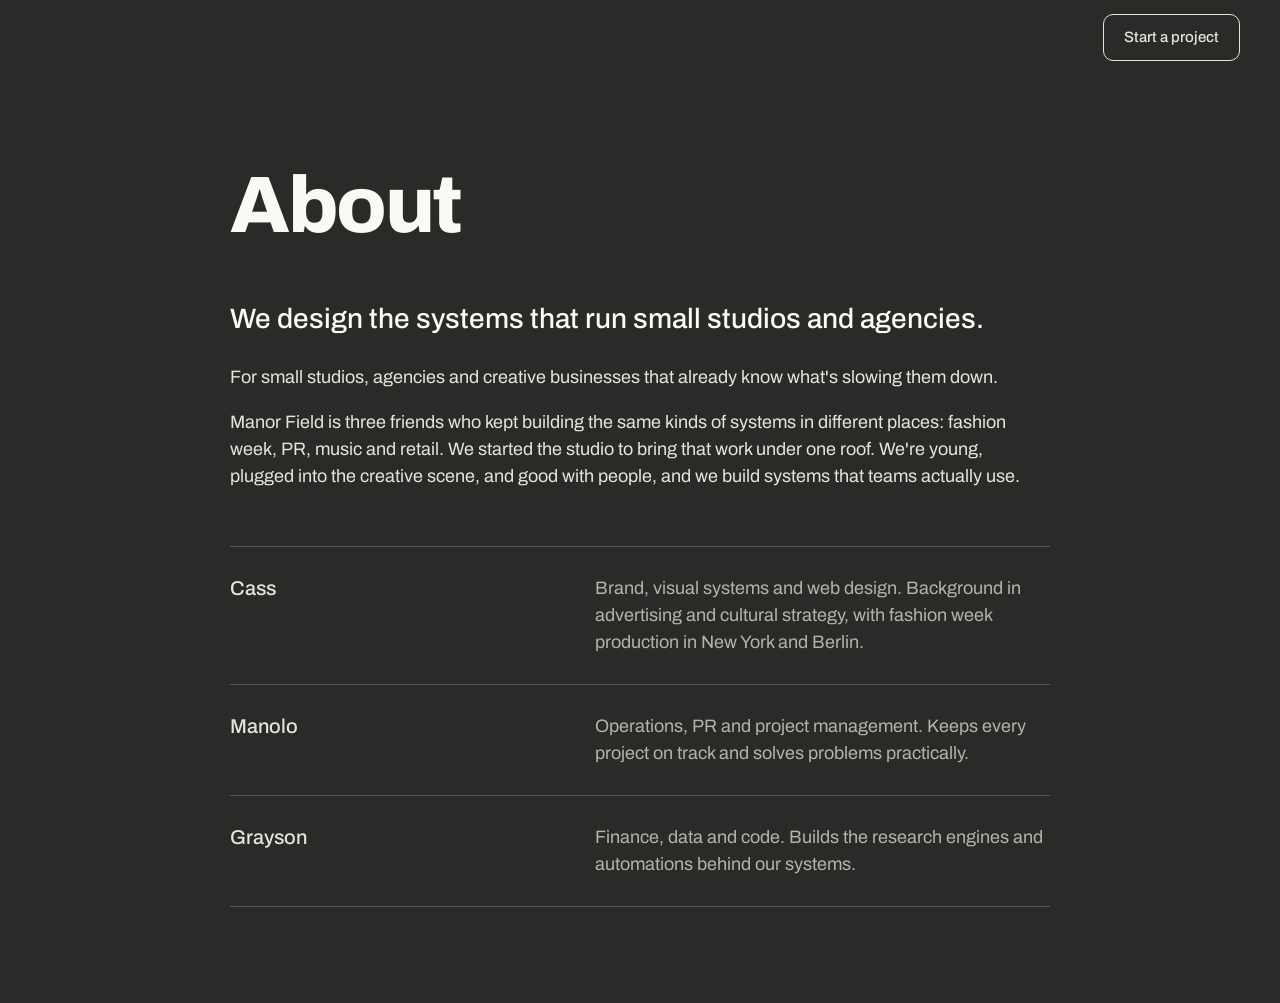
==== about.html @ afaeb9f2 "Resize the hero diagram and replace the top bar Keep the diagram on the page through its full swing." ====
<!doctype html>
<html lang="en">
<head>
  <meta charset="utf-8">
  <meta name="viewport" content="width=device-width, initial-scale=1">
  <title>About | Manor Field</title>
  <link rel="stylesheet" href="styles.css">
  <script src="script.js" defer></script>
</head>
<body>
  <header class="site-bar">
    <div class="menu">
      <button type="button" class="menu-toggle" aria-label="Menu" aria-expanded="false" aria-controls="site-menu"><span></span><span></span><span></span></button>
      <nav class="site-menu" id="site-menu" aria-label="Site" hidden>
        <a href="index.html">Home</a>
        <a href="services.html">Services</a>
        <a href="founder-experience.html">Founder Experience</a>
        <a href="process.html">Process</a>
        <a href="about.html" aria-current="page">About</a>
        <a href="contact.html">Contact</a>
      </nav>
    </div>
    <a class="box cta" href="contact.html">Start a project</a>
  </header>

  <main class="page">
    <h1>About</h1>
    <section class="intro">
      <p class="lead">We design the systems that run small studios and agencies.</p>
      <p>For small studios, agencies and creative businesses that already know what's slowing them down.</p>
      <p>Manor Field is three friends who kept building the same kinds of systems in different places: fashion week, PR, music and retail. We started the studio to bring that work under one roof. We're young, plugged into the creative scene, and good with people, and we build systems that teams actually use.</p>
    </section>
    <ul class="entries">
      <li class="entry">
        <h2>Cass</h2>
        <p>Brand, visual systems and web design. Background in advertising and cultural strategy, with fashion week production in New York and Berlin.</p>
      </li>
      <li class="entry">
        <h2>Manolo</h2>
        <p>Operations, PR and project management. Keeps every project on track and solves problems practically.</p>
      </li>
      <li class="entry">
        <h2>Grayson</h2>
        <p>Finance, data and code. Builds the research engines and automations behind our systems.</p>
      </li>
    </ul>
  </main>
</body>
</html>
---- styles.css ----
/* Manor Field stylesheet. Change the fonts, colors and spacing here. */

@import url("https://fonts.googleapis.com/css2?family=Archivo:wght@400;500;700;800&family=IBM+Plex+Mono:wght@400;500&display=swap");

:root {
  --font: "Archivo", "Helvetica Neue", Arial, sans-serif;
  --mono: "IBM Plex Mono", ui-monospace, monospace;
  --background: #2a2a29;
  --background-veil: 42, 42, 41; /* same color, used for the fade behind the headline */
  --headline: #fbf9f4;
  --text: #e6e3dc;
  --muted: #b5b2ab;
  --line: rgba(230, 227, 220, 0.24);
  --gutter: clamp(16px, 4vw, 40px);
  --flow-opacity: 0.62; /* how visible the home page drawing is */
}

* {
  box-sizing: border-box;
}

body {
  margin: 0;
  background: var(--background);
  color: var(--text);
  font-family: var(--font);
  font-size: 18px;
  line-height: 1.5;
  -webkit-font-smoothing: antialiased;
}

a {
  color: inherit;
}

:focus-visible {
  outline: 2px solid var(--headline);
  outline-offset: 3px;
}

/* Top bar */

.site-bar {
  position: sticky;
  top: 0;
  z-index: 10;
  display: flex;
  justify-content: space-between;
  align-items: center;
  gap: 16px;
  padding: 14px var(--gutter);
  background: var(--background);
}

/* Home page: fixed to the top, hidden until you've scrolled halfway. */
.site-bar[data-reveal] {
  position: fixed;
  right: 0;
  left: 0;
  transition: opacity 0.25s ease, transform 0.25s ease, visibility 0.25s;
}

.js .site-bar[data-reveal]:not(.is-visible) {
  visibility: hidden;
  opacity: 0;
  transform: translateY(-100%);
}

.menu {
  position: relative;
}

.menu-toggle {
  display: flex;
  flex-direction: column;
  justify-content: center;
  gap: 5px;
  width: 44px;
  height: 44px;
  padding: 0 10px;
  border: 0;
  background: none;
  cursor: pointer;
}

.menu-toggle span {
  display: block;
  height: 1.5px;
  background: var(--text);
  transition: transform 0.2s ease, opacity 0.2s ease;
}

.menu-toggle[aria-expanded="true"] span:nth-child(1) {
  transform: translateY(6.5px) rotate(45deg);
}

.menu-toggle[aria-expanded="true"] span:nth-child(2) {
  opacity: 0;
}

.menu-toggle[aria-expanded="true"] span:nth-child(3) {
  transform: translateY(-6.5px) rotate(-45deg);
}

.site-menu {
  position: absolute;
  top: calc(100% + 8px);
  left: 0;
  display: flex;
  flex-direction: column;
  min-width: 240px;
  padding: 10px;
  border: 1px solid var(--text);
  border-radius: 10px;
  background: var(--background);
}

.site-menu[hidden] {
  display: none;
}

.site-menu a {
  padding: 10px 12px;
  font-family: var(--mono);
  font-size: 12px;
  letter-spacing: 0.06em;
  text-decoration: none;
  text-transform: uppercase;
  text-underline-offset: 4px;
}

.site-menu a:hover,
.site-menu a[aria-current="page"] {
  text-decoration: underline;
}

/* The rectangle shared by the three offerings and "Start a project". */
.box {
  border: 1px solid var(--text);
  border-radius: 10px;
  background: var(--background);
  color: var(--text);
  font-family: var(--font);
  font-weight: 500;
  cursor: pointer;
  transition: box-shadow 0.2s ease;
}

.box:hover,
.box[aria-expanded="true"] {
  box-shadow: inset 0 0 0 1px var(--text);
}

.cta {
  padding: 11px 20px;
  font-size: 15px;
  text-decoration: none;
  white-space: nowrap;
}

/* Home */

#hero {
  position: relative;
  overflow: hidden;
}

#hero canvas {
  position: absolute;
  top: 0;
  left: 0;
  z-index: 0;
  opacity: var(--flow-opacity);
  pointer-events: none;
}

.home {
  position: relative;
  z-index: 1;
  text-align: center;
}

.mission {
  display: flex;
  align-items: center;
  justify-content: center;
  min-height: max(340px, calc(100vh - 280px));
  padding: 40px 16px;
}

.mission-text {
  position: relative;
  max-width: 100%;
}

/* The soft fade between the drawing and the headline. */
.mission-text::before {
  content: "";
  position: absolute;
  inset: -55% -7%;
  z-index: -1;
  background: radial-gradient(
    closest-side,
    rgba(var(--background-veil), 0.92) 48%,
    rgba(var(--background-veil), 0.68) 74%,
    rgba(var(--background-veil), 0) 100%
  );
}

.mission h1 {
  margin: 0;
  color: var(--headline);
  font-size: clamp(36px, 5.5vw, 100px);
  font-weight: 800;
  line-height: 1.02;
  letter-spacing: -0.03em;
}

.subheadline {
  max-width: 36em;
  margin: 14px auto 0;
  color: var(--muted);
  font-size: 16px;
  line-height: 1.45;
}

/* Keeps the three offerings side by side. */
.offering-row {
  display: grid;
  grid-template-columns: repeat(3, 1fr);
  gap: clamp(8px, 4vw, 72px);
  padding: 0 clamp(16px, 5vw, 80px) 28px;
}

.offering {
  padding: 24px 12px;
  font-size: clamp(13px, 1.5vw, 19px);
}

.offering-details {
  max-width: 40em;
  min-height: 170px;
  margin: 0 auto;
  padding: 8px 16px 0;
}

.offering-detail p {
  margin: 0;
  color: var(--muted);
  font-size: 16px;
}

.offering-detail .problem {
  margin-bottom: 8px;
  color: var(--text);
  font-size: 22px;
  font-weight: 500;
  line-height: 1.2;
}

.experience-teaser {
  max-width: 36em;
  margin: 24px auto 0;
  padding: 0 16px 72px;
  color: var(--muted);
  font-size: 16px;
}

.experience-teaser a {
  color: var(--text);
  text-underline-offset: 4px;
}

/* Inner pages */

.page {
  max-width: 900px;
  margin: 0 auto;
  padding: clamp(48px, 10vh, 112px) var(--gutter) 96px;
}

.page h1 {
  margin: 0 0 56px;
  color: var(--headline);
  font-size: clamp(40px, 7vw, 80px);
  font-weight: 800;
  line-height: 1.02;
  letter-spacing: -0.03em;
}

.intro {
  margin-bottom: 56px;
}

.intro .lead {
  color: var(--headline);
  font-size: 28px;
  font-weight: 500;
  line-height: 1.2;
}

.entries {
  margin: 0;
  padding: 0;
  list-style: none;
  border-bottom: 1px solid var(--line);
}

.entry {
  display: grid;
  grid-template-columns: 1fr 1.4fr;
  gap: 8px 40px;
  padding: 28px 0;
  border-top: 1px solid var(--line);
}

.entry h2 {
  margin: 0;
  font-size: 20px;
  font-weight: 500;
  line-height: 1.3;
}

.entry p {
  margin: 0;
  color: var(--muted);
}

.entry a {
  color: var(--text);
  text-underline-offset: 4px;
}

.entry .offered-as {
  margin-top: 12px;
  color: var(--text);
  font-family: var(--mono);
  font-size: 12px;
}

.small-print {
  margin: 24px 0 0;
  color: var(--muted);
  font-family: var(--mono);
  font-size: 12px;
}

@media (max-width: 640px) {
  .entry {
    grid-template-columns: 1fr;
  }
}
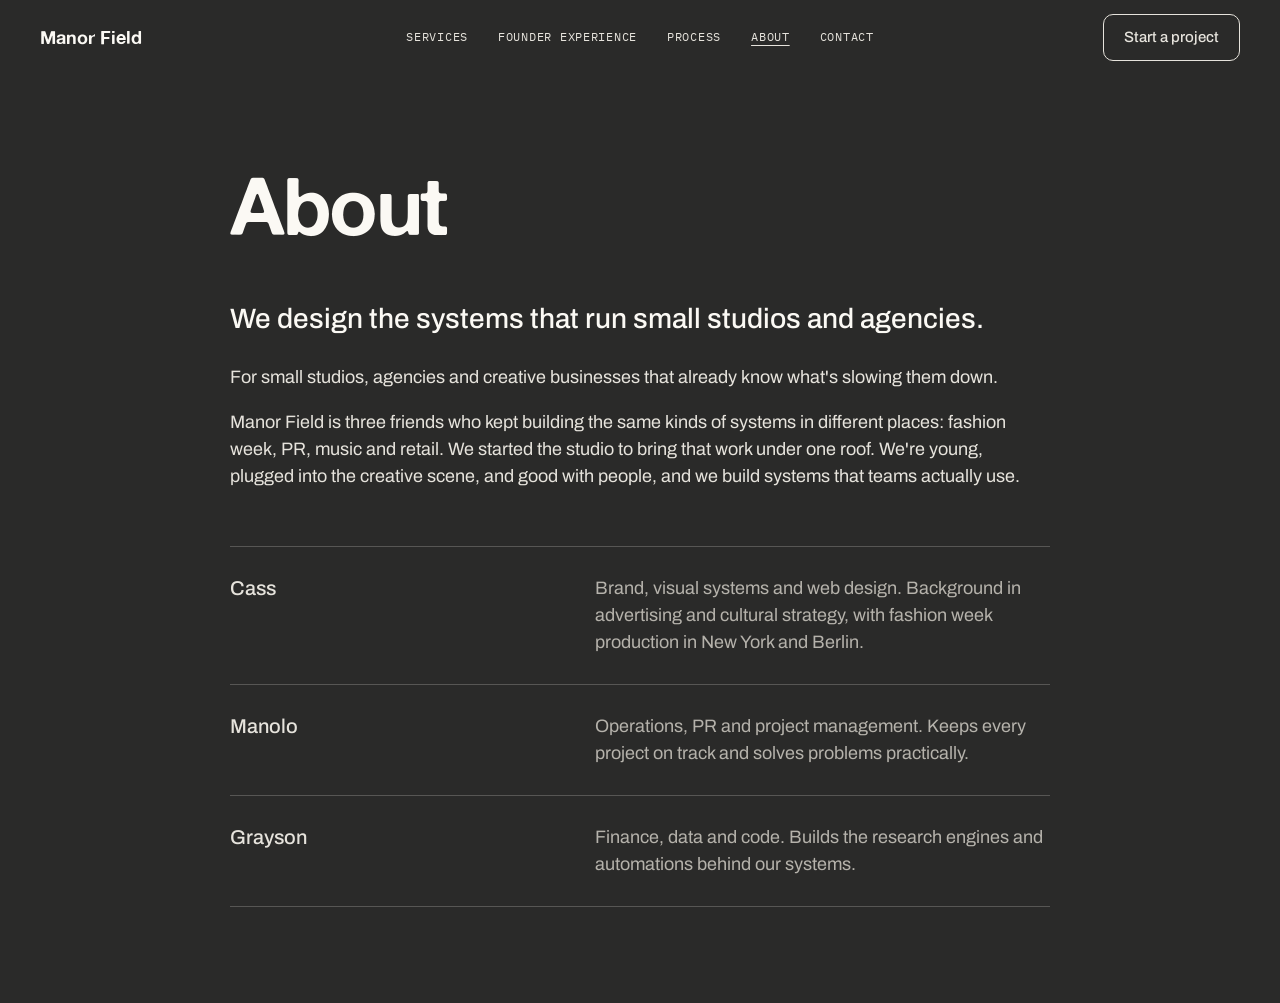
==== commit e1da7b0f: "Add Alte Haas Grotesk and rework the top bar Keep the name and Start a project always visible. Revea" ====
--- a/about.html
+++ b/about.html
@@ -5,14 +5,15 @@
   <meta name="viewport" content="width=device-width, initial-scale=1">
   <title>About | Manor Field</title>
   <link rel="stylesheet" href="styles.css">
+  <script>document.documentElement.classList.add("js")</script>
   <script src="script.js" defer></script>
 </head>
 <body>
   <header class="site-bar">
+    <a class="site-name" href="index.html">Manor Field</a>
     <div class="menu">
       <button type="button" class="menu-toggle" aria-label="Menu" aria-expanded="false" aria-controls="site-menu"><span></span><span></span><span></span></button>
       <nav class="site-menu" id="site-menu" aria-label="Site" hidden>
-        <a href="index.html">Home</a>
         <a href="services.html">Services</a>
         <a href="founder-experience.html">Founder Experience</a>
         <a href="process.html">Process</a>
--- a/styles.css
+++ b/styles.css
@@ -1,9 +1,18 @@
 /* Manor Field stylesheet. Change the fonts, colors and spacing here. */
 
-@import url("https://fonts.googleapis.com/css2?family=Archivo:wght@400;500;700;800&family=IBM+Plex+Mono:wght@400;500&display=swap");
+@import url("https://fonts.googleapis.com/css2?family=Archivo:wght@400;500&family=IBM+Plex+Mono:wght@400;500&display=swap");
+
+@font-face {
+  font-family: "Alte Haas Grotesk";
+  src: url("fonts/AlteHaasGroteskBold.ttf") format("truetype");
+  font-weight: 700;
+  font-style: normal;
+  font-display: swap;
+}
 
 :root {
   --font: "Archivo", "Helvetica Neue", Arial, sans-serif;
+  --font-bold: "Alte Haas Grotesk", "Helvetica Neue", Arial, sans-serif;
   --mono: "IBM Plex Mono", ui-monospace, monospace;
   --background: #2a2a29;
   --background-veil: 42, 42, 41; /* same color, used for the fade behind the headline */
@@ -12,7 +21,18 @@
   --muted: #b5b2ab;
   --line: rgba(230, 227, 220, 0.24);
   --gutter: clamp(16px, 4vw, 40px);
+  --offering-margin: clamp(16px, 5vw, 80px); /* left and right edges of the three offerings */
   --flow-opacity: 0.62; /* how visible the home page drawing is */
+  --screen-center: 50vh;
+  --row-offset: max(150px, 20vh); /* how far the three offerings sit below the screen's center */
+}
+
+/* Phones: use the height that doesn't jump as the browser bar hides. */
+@supports (height: 1svh) {
+  :root {
+    --screen-center: 50svh;
+    --row-offset: max(150px, 20svh);
+  }
 }
 
 * {
@@ -38,7 +58,7 @@
   outline-offset: 3px;
 }
 
-/* Top bar */
+/* Top bar: the name and button always show; the links wait for scrolling. */
 
 .site-bar {
   position: sticky;
@@ -52,22 +72,40 @@
   background: var(--background);
 }
 
-/* Home page: fixed to the top, hidden until you've scrolled halfway. */
-.site-bar[data-reveal] {
+/* Home page: floats over the drawing until the page is scrolled. */
+.site-bar-overlay {
   position: fixed;
   right: 0;
   left: 0;
+  background: transparent;
+  transition: background 0.25s ease;
+}
+
+.site-bar-overlay.is-scrolled {
+  background: var(--background);
+}
+
+.site-name {
+  color: var(--headline);
+  font-family: var(--font-bold);
+  font-size: 18px;
+  font-weight: 700;
+  text-decoration: none;
+  white-space: nowrap;
+}
+
+/* Phones and tablets: a hamburger under "Start a project". */
+.menu {
+  position: absolute;
+  top: calc(100% - 6px);
+  right: var(--gutter);
   transition: opacity 0.25s ease, transform 0.25s ease, visibility 0.25s;
 }
 
-.js .site-bar[data-reveal]:not(.is-visible) {
+.js .site-bar:not(.is-revealed) .menu {
   visibility: hidden;
   opacity: 0;
-  transform: translateY(-100%);
-}
-
-.menu {
-  position: relative;
+  transform: translateY(-8px);
 }
 
 .menu-toggle {
@@ -77,9 +115,11 @@
   gap: 5px;
   width: 44px;
   height: 44px;
+  margin-left: auto;
   padding: 0 10px;
   border: 0;
-  background: none;
+  border-radius: 10px;
+  background: var(--background);
   cursor: pointer;
 }
 
@@ -105,7 +145,7 @@
 .site-menu {
   position: absolute;
   top: calc(100% + 8px);
-  left: 0;
+  right: 0;
   display: flex;
   flex-direction: column;
   min-width: 240px;
@@ -134,6 +174,42 @@
   text-decoration: underline;
 }
 
+/* Web: the links sit in a row between the name and the button. */
+@media (min-width: 860px) {
+  .site-bar {
+    display: grid;
+    grid-template-columns: 1fr auto 1fr;
+  }
+
+  .site-name {
+    justify-self: start;
+  }
+
+  .cta {
+    justify-self: end;
+  }
+
+  .menu {
+    position: static;
+  }
+
+  .menu-toggle {
+    display: none;
+  }
+
+  .site-menu,
+  .site-menu[hidden] {
+    position: static;
+    display: flex;
+    flex-direction: row;
+    gap: 6px;
+    min-width: 0;
+    padding: 0;
+    border: 0;
+    background: none;
+  }
+}
+
 /* The rectangle shared by the three offerings and "Start a project". */
 .box {
   border: 1px solid var(--text);
@@ -181,23 +257,24 @@
 }
 
 .mission {
-  display: flex;
-  align-items: center;
-  justify-content: center;
-  min-height: max(340px, calc(100vh - 280px));
-  padding: 40px 16px;
-}
-
+  position: relative;
+  height: calc(var(--screen-center) + var(--row-offset));
+}
+
+/* The headline's middle sits exactly at the center of the screen. */
 .mission-text {
-  position: relative;
-  max-width: 100%;
+  position: absolute;
+  top: var(--screen-center);
+  left: 50%;
+  width: calc(100% - 2 * var(--offering-margin));
+  transform: translate(-50%, -50%);
 }
 
 /* The soft fade between the drawing and the headline. */
 .mission-text::before {
   content: "";
   position: absolute;
-  inset: -55% -7%;
+  inset: -55% -7% -150%;
   z-index: -1;
   background: radial-gradient(
     closest-side,
@@ -208,10 +285,12 @@
 }
 
 .mission h1 {
+  font-family: var(--font-bold);
   margin: 0;
   color: var(--headline);
-  font-size: clamp(36px, 5.5vw, 100px);
-  font-weight: 800;
+  /* Sized so the single line stops inside the offerings' left and right edges. */
+  font-size: clamp(34px, calc((100vw - 2 * var(--offering-margin)) / 18.5), 96px);
+  font-weight: 700;
   line-height: 1.02;
   letter-spacing: -0.03em;
 }
@@ -224,12 +303,25 @@
   line-height: 1.45;
 }
 
+.subheadline-wide {
+  position: absolute;
+  top: 100%;
+  right: 0;
+  left: 0;
+}
+
+.subheadline-phone {
+  display: none;
+  margin: 0 auto 28px;
+  padding: 0 var(--offering-margin);
+}
+
 /* Keeps the three offerings side by side. */
 .offering-row {
   display: grid;
   grid-template-columns: repeat(3, 1fr);
   gap: clamp(8px, 4vw, 72px);
-  padding: 0 clamp(16px, 5vw, 80px) 28px;
+  padding: 0 var(--offering-margin) 28px;
 }
 
 .offering {
@@ -280,10 +372,11 @@
 }
 
 .page h1 {
+  font-family: var(--font-bold);
   margin: 0 0 56px;
   color: var(--headline);
   font-size: clamp(40px, 7vw, 80px);
-  font-weight: 800;
+  font-weight: 700;
   line-height: 1.02;
   letter-spacing: -0.03em;
 }
@@ -346,6 +439,18 @@
 }
 
 @media (max-width: 640px) {
+  .mission-text::before {
+    inset: -55% -7%;
+  }
+
+  .subheadline-wide {
+    display: none;
+  }
+
+  .subheadline-phone {
+    display: block;
+  }
+
   .entry {
     grid-template-columns: 1fr;
   }
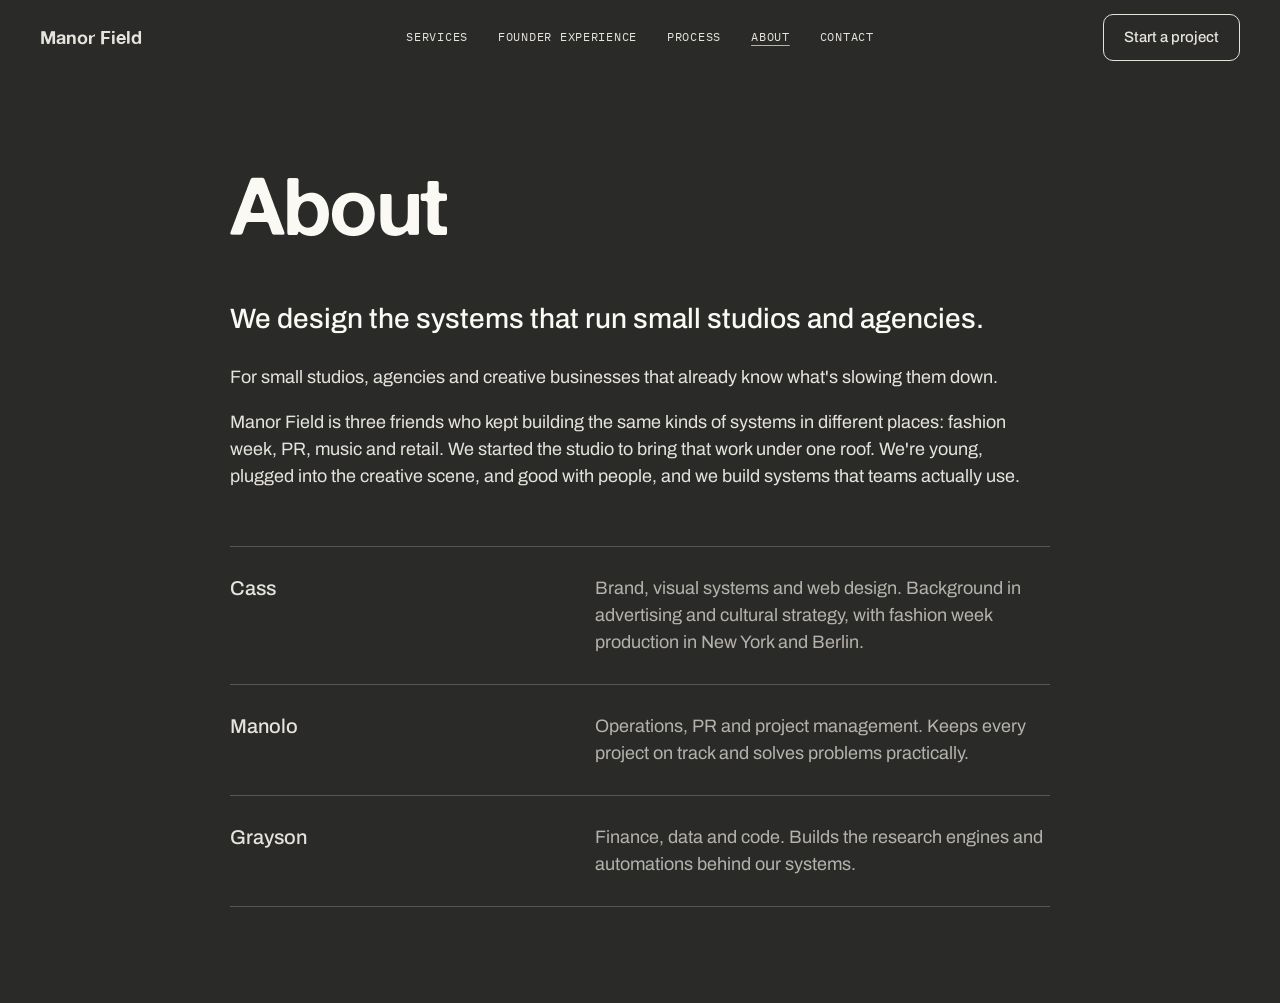
==== commit 8be8d02e: "Refresh the copy, colors and hero details New Home copy with offering lists and the two beliefs, blu" ====
--- a/about.html
+++ b/about.html
@@ -10,7 +10,7 @@
 </head>
 <body>
   <header class="site-bar">
-    <a class="site-name" href="index.html">Manor Field</a>
+    <a class="site-name" href="index.html"><span class="name-manor">Manor</span> <span class="name-field">Field</span></a>
     <div class="menu">
       <button type="button" class="menu-toggle" aria-label="Menu" aria-expanded="false" aria-controls="site-menu"><span></span><span></span><span></span></button>
       <nav class="site-menu" id="site-menu" aria-label="Site" hidden>
--- a/styles.css
+++ b/styles.css
@@ -1,6 +1,6 @@
 /* Manor Field stylesheet. Change the fonts, colors and spacing here. */
 
-@import url("https://fonts.googleapis.com/css2?family=Archivo:wght@400;500&family=IBM+Plex+Mono:wght@400;500&display=swap");
+@import url("https://fonts.googleapis.com/css2?family=Archivo:ital,wght@0,400;0,500;1,400;1,500&family=IBM+Plex+Mono:wght@400;500&display=swap");
 
 @font-face {
   font-family: "Alte Haas Grotesk";
@@ -19,9 +19,18 @@
   --headline: #fbf9f4;
   --text: #e6e3dc;
   --muted: #b5b2ab;
+  --chalk-muted: #55534d; /* softer text on chalk backgrounds */
+  --accent-blue: #8ab3d3; /* highlights for information moving: packets, the selected offering */
+  --bar-background: #2a2a29; /* the top bar, the same charcoal as the page */
+  --bar-text: #e6e3dc;
+  --accent-green: #9bc598; /* highlights for things you can click: link underlines, button hover */
   --line: rgba(230, 227, 220, 0.24);
   --gutter: clamp(16px, 4vw, 40px);
   --offering-margin: clamp(16px, 5vw, 80px); /* left and right edges of the three offerings */
+  --link-length: 72px; /* the space for the lines between the offerings and their panels */
+  --strip-width: clamp(22px, 4vw, 52px); /* the skinny panels */
+  --panel-gap: clamp(8px, 1vw, 14px);
+  --panel-padding: clamp(18px, 4vw, 48px);
   --flow-opacity: 0.62; /* how visible the home page drawing is */
   --screen-center: 50vh;
   --row-offset: max(150px, 20vh); /* how far the three offerings sit below the screen's center */
@@ -69,10 +78,11 @@
   align-items: center;
   gap: 16px;
   padding: 14px var(--gutter);
-  background: var(--background);
-}
-
-/* Home page: floats over the drawing until the page is scrolled. */
+  background: var(--bar-background);
+  color: var(--bar-text);
+}
+
+/* Home page: see-through over the drawing until the page is scrolled. */
 .site-bar-overlay {
   position: fixed;
   right: 0;
@@ -82,11 +92,16 @@
 }
 
 .site-bar-overlay.is-scrolled {
-  background: var(--background);
+  background: var(--bar-background);
+}
+
+.site-bar > a:focus-visible,
+.site-bar .site-menu a:focus-visible {
+  outline-color: var(--bar-text);
 }
 
 .site-name {
-  color: var(--headline);
+  color: var(--bar-text);
   font-family: var(--font-bold);
   font-size: 18px;
   font-weight: 700;
@@ -97,6 +112,7 @@
 /* Phones and tablets: a hamburger under "Start a project". */
 .menu {
   position: absolute;
+  z-index: 1;
   top: calc(100% - 6px);
   right: var(--gutter);
   transition: opacity 0.25s ease, transform 0.25s ease, visibility 0.25s;
@@ -161,6 +177,7 @@
 
 .site-menu a {
   padding: 10px 12px;
+  color: var(--text);
   font-family: var(--mono);
   font-size: 12px;
   letter-spacing: 0.06em;
@@ -172,6 +189,7 @@
 .site-menu a:hover,
 .site-menu a[aria-current="page"] {
   text-decoration: underline;
+  text-decoration-color: var(--accent-green);
 }
 
 /* Web: the links sit in a row between the name and the button. */
@@ -208,6 +226,10 @@
     border: 0;
     background: none;
   }
+
+  .site-menu a {
+    color: var(--bar-text);
+  }
 }
 
 /* The rectangle shared by the three offerings and "Start a project". */
@@ -227,6 +249,18 @@
   box-shadow: inset 0 0 0 1px var(--text);
 }
 
+/* "Start a project" takes the bar's text color. */
+.site-bar .cta {
+  border-color: var(--bar-text);
+  background: transparent;
+  color: var(--bar-text);
+}
+
+.site-bar .cta:hover {
+  border-color: var(--accent-green);
+  box-shadow: inset 0 0 0 1px var(--accent-green);
+}
+
 .cta {
   padding: 11px 20px;
   font-size: 15px;
@@ -287,9 +321,9 @@
 .mission h1 {
   font-family: var(--font-bold);
   margin: 0;
-  color: var(--headline);
+  color: var(--text); /* same chalk white as the top bar */
   /* Sized so the single line stops inside the offerings' left and right edges. */
-  font-size: clamp(34px, calc((100vw - 2 * var(--offering-margin)) / 18.5), 96px);
+  font-size: clamp(30px, calc((100vw - 2 * var(--offering-margin)) / 23), 84px);
   font-weight: 700;
   line-height: 1.02;
   letter-spacing: -0.03em;
@@ -312,34 +346,161 @@
 
 .subheadline-phone {
   display: none;
-  margin: 0 auto 28px;
-  padding: 0 var(--offering-margin);
 }
 
 /* Keeps the three offerings side by side. */
 .offering-row {
+  position: relative;
   display: grid;
   grid-template-columns: repeat(3, 1fr);
   gap: clamp(8px, 4vw, 72px);
-  padding: 0 var(--offering-margin) 28px;
+  padding: 0 var(--offering-margin) var(--link-length);
 }
 
 .offering {
+  position: relative;
   padding: 24px 12px;
   font-size: clamp(13px, 1.5vw, 19px);
-}
-
+  transition: box-shadow 0.25s ease, background 0.25s ease, color 0.25s ease;
+}
+
+/* The selected offering: filled chalk white with charcoal text, your bold font and a soft glow. */
+.offering[aria-expanded="true"] {
+  background: var(--text);
+  color: var(--background);
+  font-family: var(--font-bold);
+  font-weight: 700;
+  box-shadow: inset 0 0 0 1px var(--text), 0 0 22px rgba(138, 179, 211, 0.45);
+}
+
+/* The lines from the offerings down to their panels; script.js draws them. */
+.offering-links {
+  position: absolute;
+  bottom: 0;
+  left: 0;
+  width: 100%;
+  height: var(--link-length);
+  overflow: visible;
+  pointer-events: none;
+}
+
+.offering-links path {
+  fill: none;
+  stroke: var(--text);
+  stroke-width: 1;
+  opacity: 0.55;
+  transition: opacity 0.25s ease;
+}
+
+.offering-links path.is-active {
+  stroke: var(--accent-blue);
+  opacity: 1;
+}
+
+/* Three panels side by side: the selected one is wide, the others are strips. */
 .offering-details {
-  max-width: 40em;
-  min-height: 170px;
-  margin: 0 auto;
-  padding: 8px 16px 0;
+  display: flex;
+  gap: var(--panel-gap);
+  margin: 0 var(--offering-margin);
+  container-type: inline-size;
+}
+
+.offering-detail {
+  flex: 1 1 0;
+  text-align: left;
+  min-width: 0;
+  overflow: hidden;
+  padding: 26px var(--panel-padding);
+  border: 1px solid var(--text);
+  border-radius: 10px;
+  background: var(--background);
+  transition: flex-grow 0.4s ease, flex-basis 0.4s ease, padding 0.4s ease, background 0.25s ease;
+}
+
+/* The open panel is filled like the selected offering. */
+.offering-detail:not([hidden]) {
+  background: var(--text);
+}
+
+.offering-detail:not([hidden]) .problem {
+  color: var(--background);
+}
+
+.offering-detail:not([hidden]) p:not(.problem),
+.offering-detail:not([hidden]) li {
+  color: var(--chalk-muted);
+}
+
+/* The six things under each offering, in three columns on wide screens. */
+.offering-list {
+  display: grid;
+  grid-template-columns: repeat(3, minmax(0, 1fr));
+  gap: 8px 28px;
+  margin: 16px 0 0;
+  padding: 0;
+  list-style: none;
+  font-size: 16px;
+}
+
+.offering-list li {
+  position: relative;
+  padding-left: 16px;
+}
+
+.offering-list li::before {
+  content: "";
+  position: absolute;
+  top: 0.75em;
+  left: 0;
+  width: 8px;
+  height: 1px;
+  background: currentColor;
+}
+
+@media (max-width: 900px) {
+  .offering-list {
+    grid-template-columns: repeat(2, minmax(0, 1fr));
+  }
+}
+
+@media (max-width: 640px) {
+  .offering-list {
+    grid-template-columns: 1fr;
+  }
+}
+
+.offering-detail[hidden] {
+  display: block;
+  flex: 0 0 var(--strip-width);
+  padding-right: 0;
+  padding-left: 0;
+  cursor: pointer;
+}
+
+.offering-detail[hidden] > * {
+  visibility: hidden;
+}
+
+/* A fixed text width keeps the panels the same height for all three. */
+.offering-detail > * {
+  width: calc(100cqw - 2 * var(--strip-width) - 2 * var(--panel-gap) - 2 * var(--panel-padding) - 2px);
+}
+
+@media (prefers-reduced-motion: reduce) {
+  .offering-detail {
+    transition: none;
+  }
 }
 
 .offering-detail p {
   margin: 0;
   color: var(--muted);
   font-size: 16px;
+}
+
+/* The problem lines are quotes in a client's voice. */
+.problem {
+  font-style: italic;
 }
 
 .offering-detail .problem {
@@ -350,16 +511,58 @@
   line-height: 1.2;
 }
 
+/* Everything after the panels sits on chalk, left-aligned with the panels. */
+.home-closing {
+  margin-top: 56px;
+  padding: 48px var(--offering-margin) 72px;
+  background: var(--text);
+  color: var(--background);
+  text-align: left;
+}
+
+.home-closing p {
+  max-width: 40em;
+  margin: 0;
+  font-size: 16px;
+}
+
+.home-closing .subheadline-phone {
+  margin-bottom: 16px;
+  color: var(--background);
+}
+
+.beliefs-intro {
+  font-size: 20px;
+  font-weight: 500;
+}
+
+.home-closing .beliefs {
+  max-width: 40em;
+  margin: 14px 0 0;
+  padding-left: 1.4em;
+  font-size: 16px;
+}
+
+.home-closing .beliefs li + li {
+  margin-top: 8px;
+}
+
+.home-closing .beliefs li::marker {
+  font-family: var(--mono);
+  font-size: 13px;
+}
+
+.home-closing .experience-teaser {
+  margin-top: 36px;
+}
+
 .experience-teaser {
-  max-width: 36em;
-  margin: 24px auto 0;
-  padding: 0 16px 72px;
-  color: var(--muted);
-  font-size: 16px;
+  color: var(--chalk-muted);
 }
 
 .experience-teaser a {
-  color: var(--text);
+  color: var(--background);
+  text-decoration-color: var(--accent-green);
   text-underline-offset: 4px;
 }
 
@@ -421,12 +624,23 @@
 
 .entry a {
   color: var(--text);
+  text-decoration-color: var(--accent-green);
   text-underline-offset: 4px;
+}
+
+.entry .offering-list {
+  color: var(--muted);
+}
+
+@media (min-width: 641px) {
+  .entry .offering-list {
+    grid-template-columns: repeat(2, minmax(0, 1fr));
+  }
 }
 
 .entry .offered-as {
   margin-top: 12px;
-  color: var(--text);
+  color: var(--accent-green);
   font-family: var(--mono);
   font-size: 12px;
 }
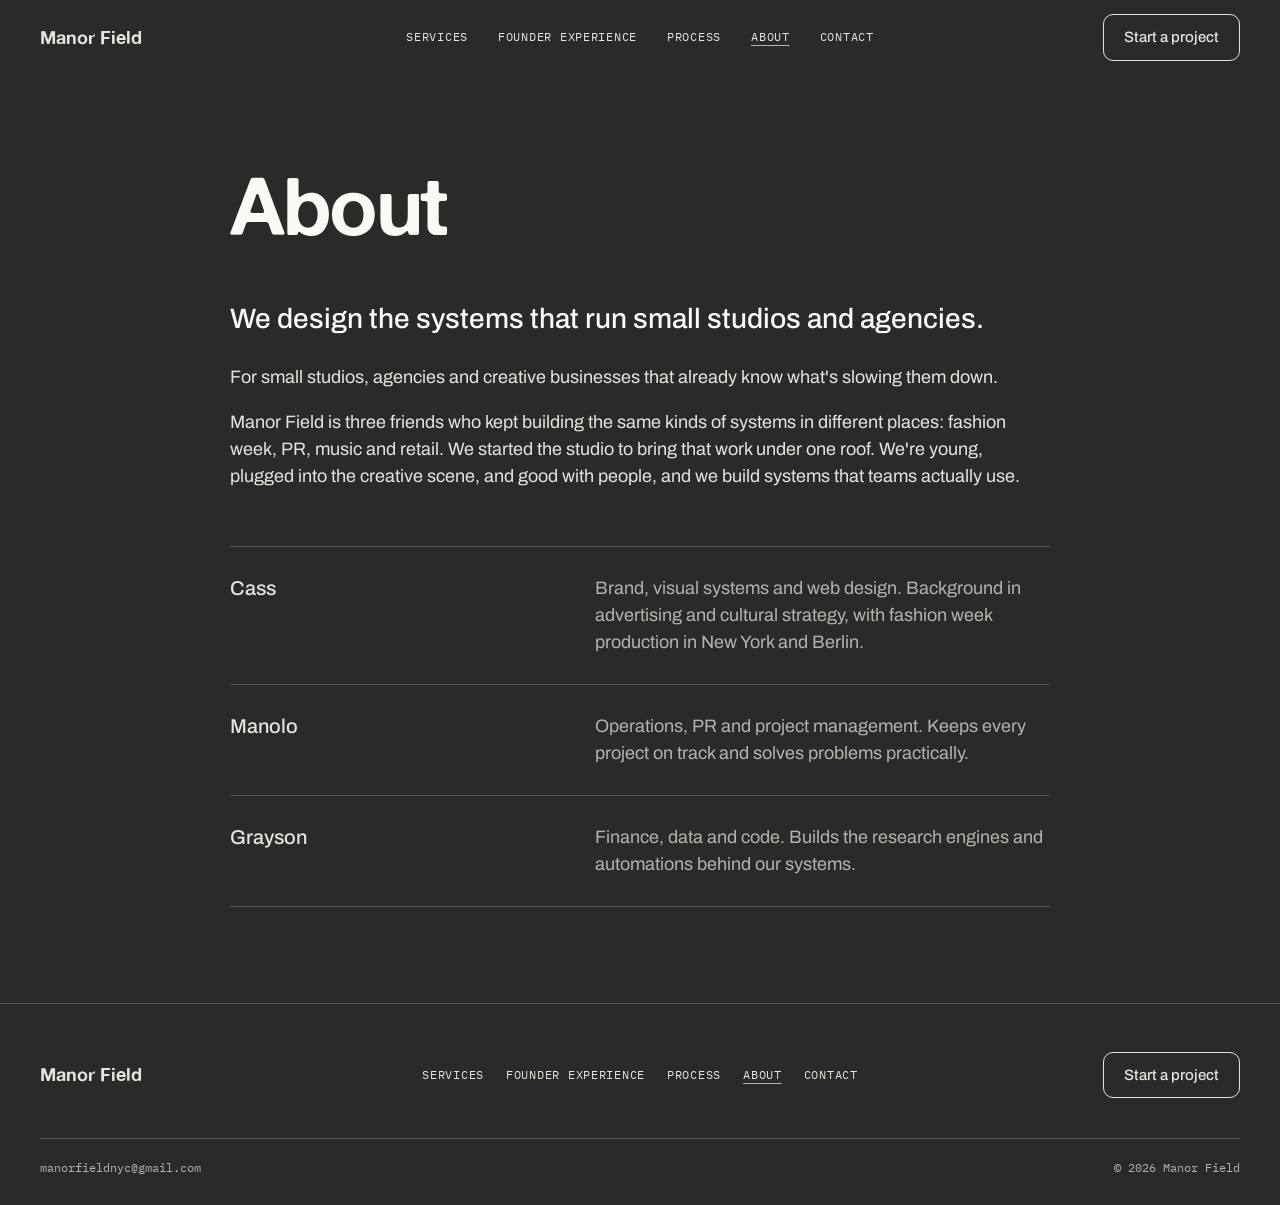
==== commit 386fb0e6: "Add a site footer and update the email Add a footer with the top bar's items and contact details to " ====
--- a/about.html
+++ b/about.html
@@ -46,5 +46,22 @@
       </li>
     </ul>
   </main>
+  <footer class="site-footer">
+    <div class="footer-top">
+      <a class="site-name" href="index.html"><span class="name-manor">Manor</span> <span class="name-field">Field</span></a>
+      <nav class="footer-nav" aria-label="Footer">
+        <a href="services.html">Services</a>
+        <a href="founder-experience.html">Founder Experience</a>
+        <a href="process.html">Process</a>
+        <a href="about.html" aria-current="page">About</a>
+        <a href="contact.html">Contact</a>
+      </nav>
+      <a class="box cta" href="contact.html">Start a project</a>
+    </div>
+    <div class="footer-bottom">
+      <a href="mailto:manorfieldnyc@gmail.com">manorfieldnyc@gmail.com</a>
+      <span class="footer-copyright">© 2026 Manor Field</span>
+    </div>
+  </footer>
 </body>
 </html>
--- a/styles.css
+++ b/styles.css
@@ -1,6 +1,6 @@
 /* Manor Field stylesheet. Change the fonts, colors and spacing here. */
 
-@import url("https://fonts.googleapis.com/css2?family=Archivo:ital,wght@0,400;0,500;1,400;1,500&family=IBM+Plex+Mono:wght@400;500&display=swap");
+@import url("https://fonts.googleapis.com/css2?family=Archivo:wght@400;500&family=IBM+Plex+Mono:wght@400;500&display=swap");
 
 @font-face {
   font-family: "Alte Haas Grotesk";
@@ -337,15 +337,19 @@
   line-height: 1.45;
 }
 
+/* Web: the subheadline stays on a single line under the headline. */
+@media (min-width: 900px) {
+  .subheadline-wide {
+    max-width: none;
+    white-space: nowrap;
+  }
+}
+
 .subheadline-wide {
   position: absolute;
   top: 100%;
   right: 0;
   left: 0;
-}
-
-.subheadline-phone {
-  display: none;
 }
 
 /* Keeps the three offerings side by side. */
@@ -423,7 +427,7 @@
 }
 
 .offering-detail:not([hidden]) .problem {
-  color: var(--background);
+  color: #8a877f; /* a quiet grey on chalk */
 }
 
 .offering-detail:not([hidden]) p:not(.problem),
@@ -435,26 +439,19 @@
 .offering-list {
   display: grid;
   grid-template-columns: repeat(3, minmax(0, 1fr));
-  gap: 8px 28px;
-  margin: 16px 0 0;
+  gap: 10px;
+  margin: 18px 0 0;
   padding: 0;
   list-style: none;
   font-size: 16px;
 }
 
+/* Each item sits in its own small outlined box, like the offerings above. */
 .offering-list li {
-  position: relative;
-  padding-left: 16px;
-}
-
-.offering-list li::before {
-  content: "";
-  position: absolute;
-  top: 0.75em;
-  left: 0;
-  width: 8px;
-  height: 1px;
-  background: currentColor;
+  padding: 9px 14px;
+  border: 1px solid currentColor;
+  border-radius: 8px;
+  line-height: 1.35;
 }
 
 @media (max-width: 900px) {
@@ -498,24 +495,19 @@
   font-size: 16px;
 }
 
-/* The problem lines are quotes in a client's voice. */
-.problem {
-  font-style: italic;
-}
-
 .offering-detail .problem {
-  margin-bottom: 8px;
+  margin-bottom: 4px;
   color: var(--text);
-  font-size: 22px;
-  font-weight: 500;
-  line-height: 1.2;
+  font-size: 15px;
+  font-weight: 400;
+  line-height: 1.4;
 }
 
 /* Everything after the panels sits on chalk, left-aligned with the panels. */
 .home-closing {
-  margin-top: 56px;
-  padding: 48px var(--offering-margin) 72px;
-  background: var(--text);
+  position: relative;
+  margin-top: 0;
+  padding: 32px var(--offering-margin) 72px;
   color: var(--background);
   text-align: left;
 }
@@ -526,9 +518,45 @@
   font-size: 16px;
 }
 
-.home-closing .subheadline-phone {
-  margin-bottom: 16px;
-  color: var(--background);
+/* The beliefs sit in a box whose sides, halfway down, curve outward and run
+   to the edges of the screen. script.js draws that outline. */
+.beliefs-card {
+  position: relative;
+  z-index: 1;
+  padding: 28px clamp(18px, 3vw, 36px) 32px;
+}
+
+.beliefs-outline {
+  position: absolute;
+  top: 0;
+  left: 0;
+  width: 100%;
+  height: 100%;
+  overflow: visible;
+  pointer-events: none;
+}
+
+.beliefs-outline .beliefs-fill {
+  fill: var(--text);
+}
+
+.beliefs-outline .beliefs-line {
+  fill: none;
+  stroke: var(--chalk-muted);
+  stroke-width: 1;
+}
+
+/* The selected offering's line, carried on down to the beliefs box. */
+.beliefs-outline .beliefs-link {
+  fill: none;
+  stroke: var(--accent-blue);
+  stroke-width: 1;
+}
+
+/* Text sits above the chalk shape. */
+.home-closing > :not(svg) {
+  position: relative;
+  z-index: 1;
 }
 
 .beliefs-intro {
@@ -537,7 +565,7 @@
 }
 
 .home-closing .beliefs {
-  max-width: 40em;
+  max-width: none; /* the beliefs run the full width of their box */
   margin: 14px 0 0;
   padding-left: 1.4em;
   font-size: 16px;
@@ -628,6 +656,12 @@
   text-underline-offset: 4px;
 }
 
+/* Services page: the quote sits quietly above its list. */
+.entry .problem {
+  color: #85827b;
+  font-size: 15px;
+}
+
 .entry .offering-list {
   color: var(--muted);
 }
@@ -661,11 +695,91 @@
     display: none;
   }
 
-  .subheadline-phone {
-    display: block;
-  }
-
   .entry {
     grid-template-columns: 1fr;
   }
 }
+
+/* Footer: the same items as the top bar, then contact details. */
+
+.site-footer {
+  padding: 48px var(--gutter) 28px;
+  border-top: 1px solid var(--line);
+}
+
+.footer-top {
+  display: flex;
+  flex-wrap: wrap;
+  justify-content: space-between;
+  align-items: center;
+  gap: 20px 24px;
+}
+
+.footer-nav {
+  display: flex;
+  flex-wrap: wrap;
+  gap: 6px 22px;
+  font-family: var(--mono);
+  font-size: 12px;
+  letter-spacing: 0.06em;
+  text-transform: uppercase;
+}
+
+.footer-nav a,
+.footer-bottom a {
+  text-decoration: none;
+  text-underline-offset: 4px;
+}
+
+.footer-nav a:hover,
+.footer-nav a[aria-current="page"],
+.footer-bottom a:hover {
+  text-decoration: underline;
+  text-decoration-color: var(--accent-green);
+}
+
+.site-footer .cta {
+  font-size: 15px;
+}
+
+.footer-bottom {
+  display: flex;
+  flex-wrap: wrap;
+  gap: 8px 24px;
+  margin-top: 40px;
+  padding-top: 20px;
+  border-top: 1px solid var(--line);
+  color: var(--muted);
+  font-family: var(--mono);
+  font-size: 12px;
+}
+
+.footer-copyright {
+  margin-left: auto;
+}
+
+@media (min-width: 860px) {
+  .footer-top {
+    display: grid;
+    grid-template-columns: 1fr auto 1fr;
+  }
+
+  .footer-top .site-name {
+    justify-self: start;
+  }
+
+  .footer-top .cta {
+    justify-self: end;
+  }
+}
+
+@media (max-width: 640px) {
+  .footer-top {
+    flex-direction: column;
+    align-items: flex-start;
+  }
+
+  .footer-copyright {
+    margin-left: 0;
+  }
+}
